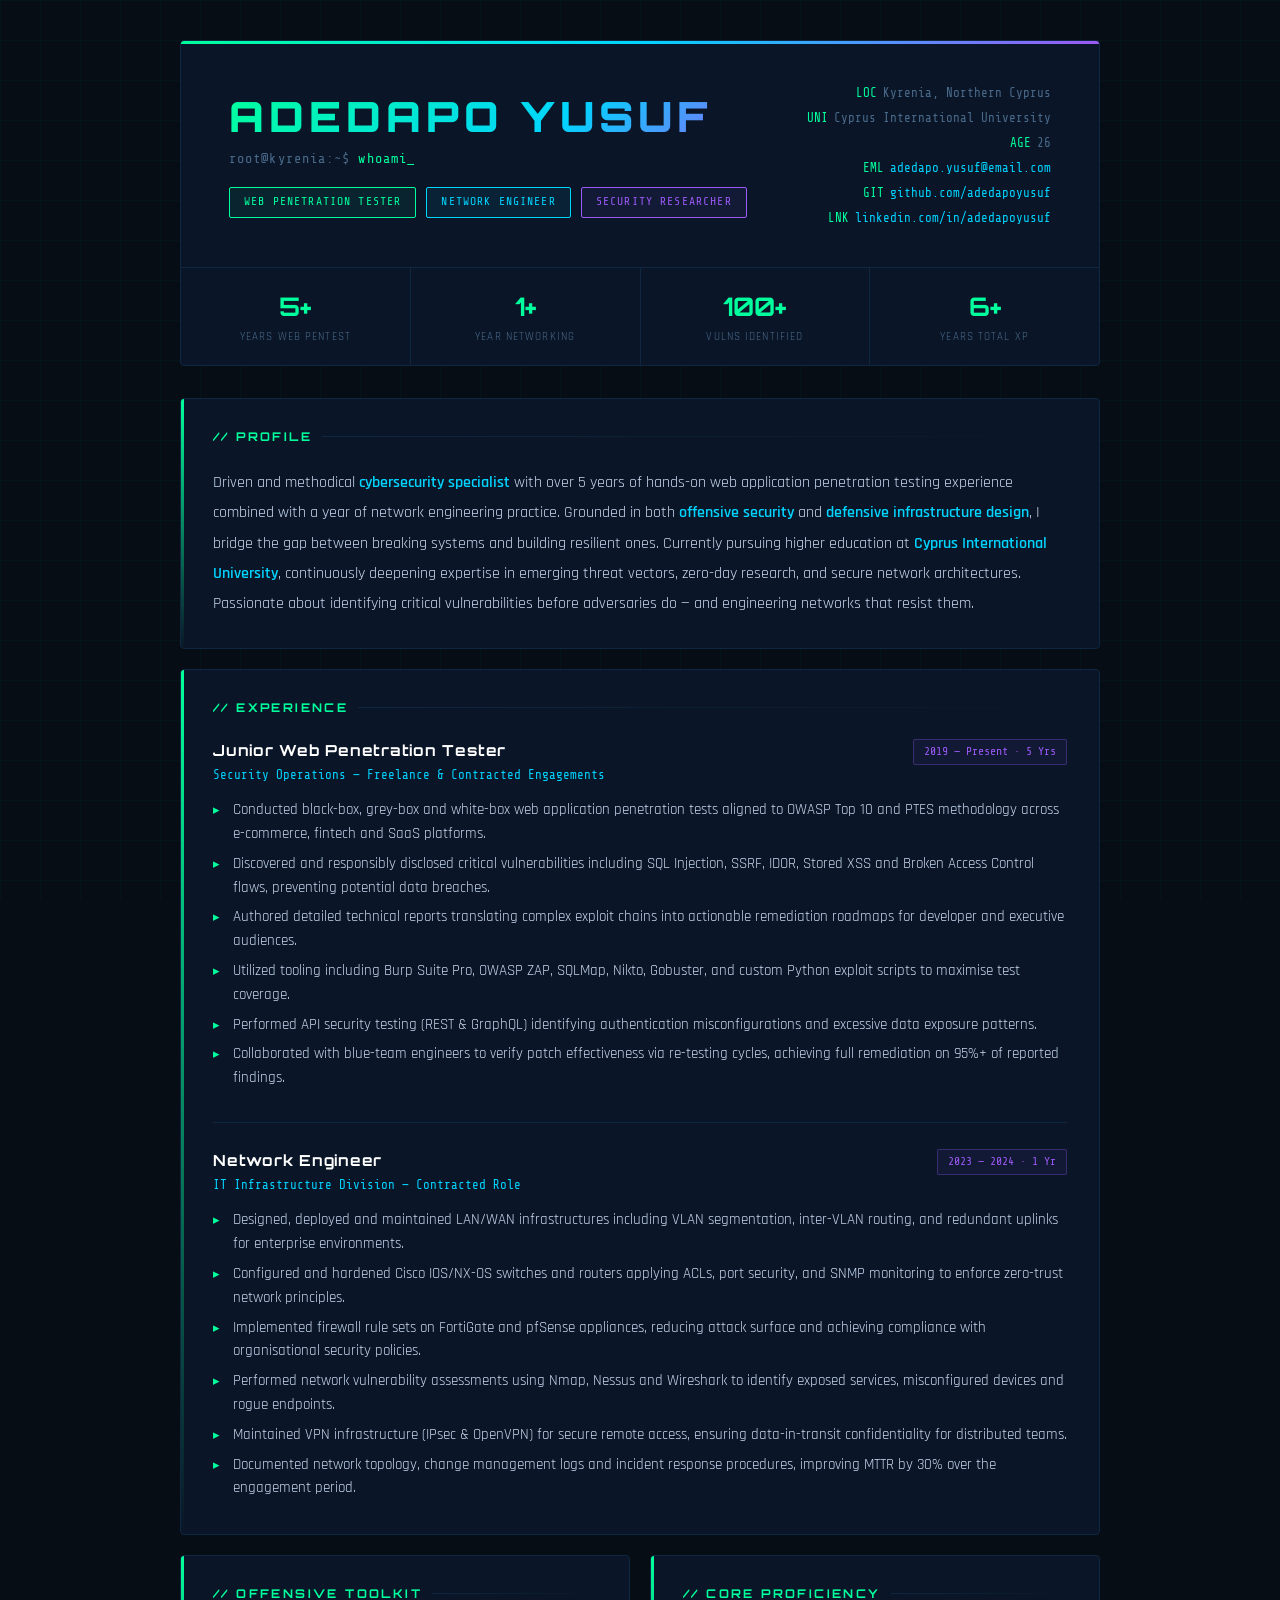
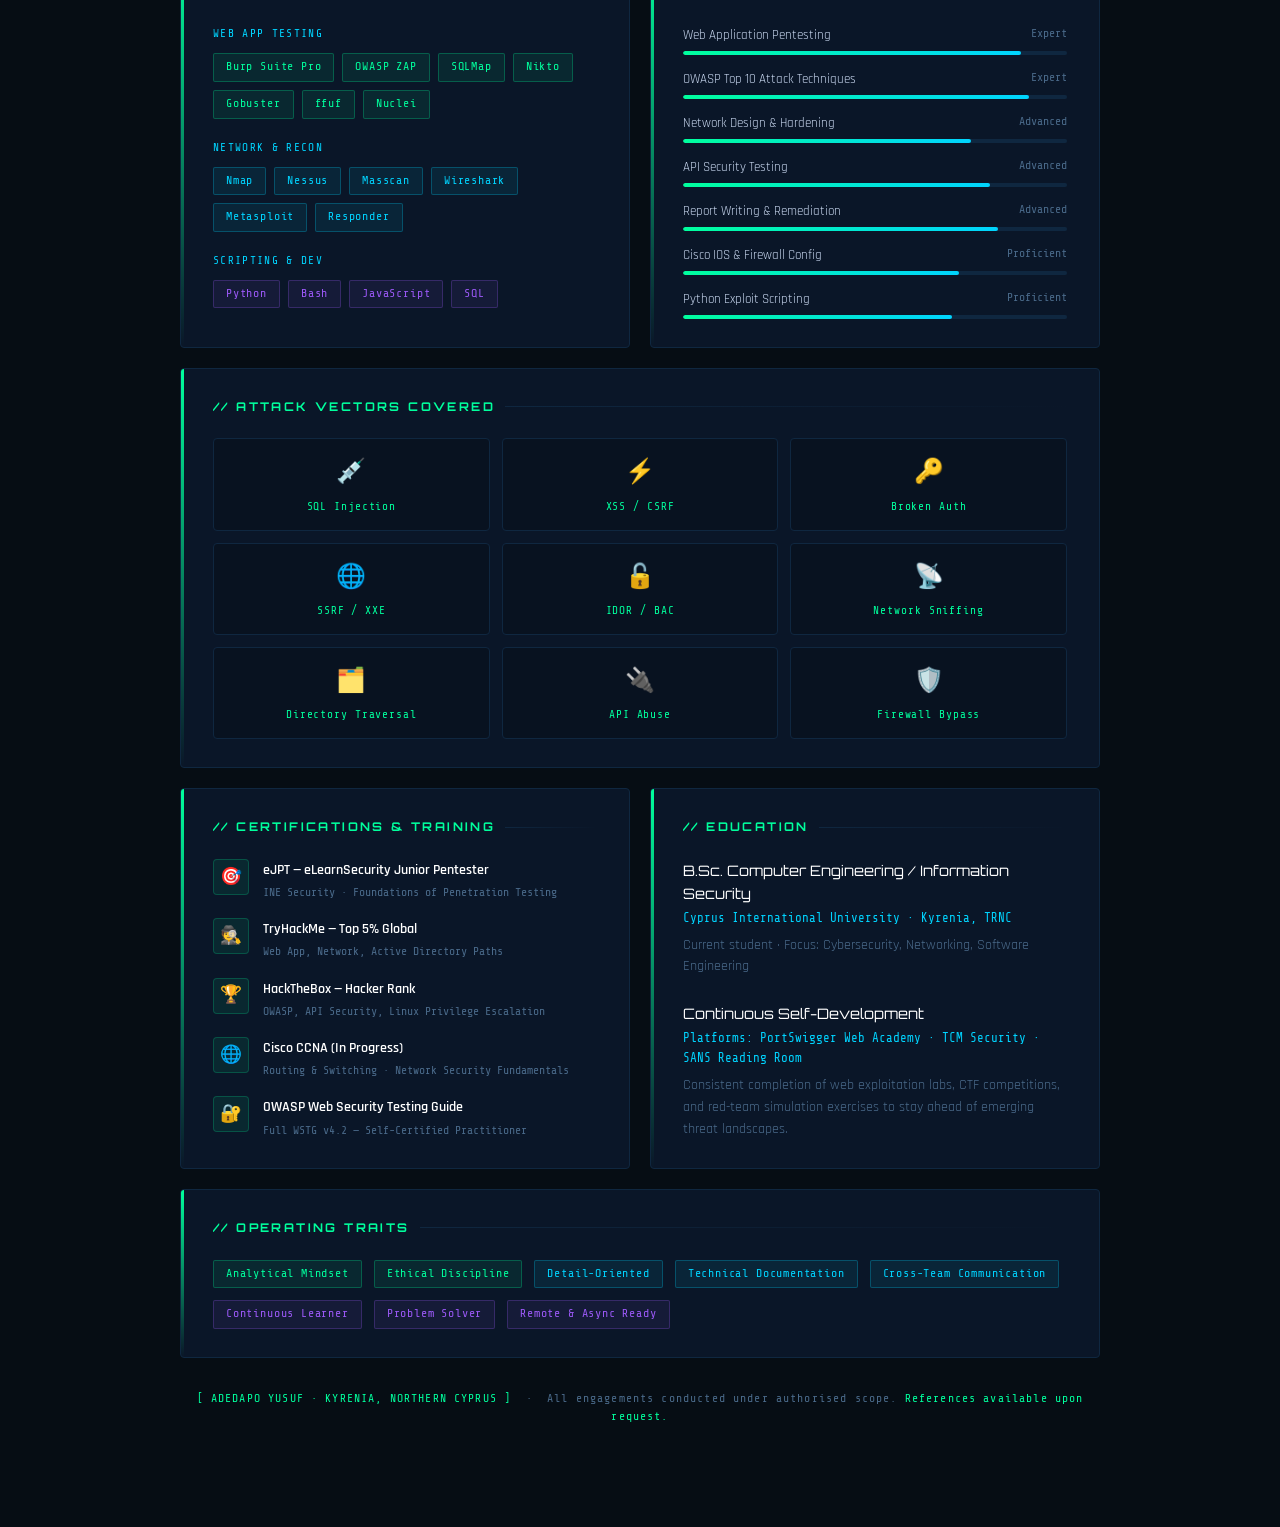
==== adedapo-yusuf-cv.html @ 95ba2910 "Add Adedapo Yusuf CV - Web Pentest / Network Engineer Co-authored-by: techboy365 <techboy365@users.n" ====
<!DOCTYPE html>
<html lang="en">
<head>
  <meta charset="UTF-8" />
  <meta name="viewport" content="width=device-width, initial-scale=1.0" />
  <title>Adedapo Yusuf — CV</title>
  <style>
    @import url('https://fonts.googleapis.com/css2?family=Share+Tech+Mono&family=Rajdhani:wght@400;600;700&family=Orbitron:wght@700;900&display=swap');

    :root {
      --green:   #00ff9d;
      --cyan:    #00d4ff;
      --purple:  #9b59f7;
      --dark:    #060d14;
      --card:    #0a1628;
      --border:  #0f2740;
      --text:    #c9d8f0;
      --muted:   #4a6a8a;
    }

    *, *::before, *::after { box-sizing: border-box; margin: 0; padding: 0; }

    body {
      background: var(--dark);
      color: var(--text);
      font-family: 'Rajdhani', sans-serif;
      font-size: 16px;
      line-height: 1.6;
      min-height: 100vh;
    }

    /* ── Animated grid background ── */
    body::before {
      content: '';
      position: fixed;
      inset: 0;
      background-image:
        linear-gradient(rgba(0,255,157,.03) 1px, transparent 1px),
        linear-gradient(90deg, rgba(0,255,157,.03) 1px, transparent 1px);
      background-size: 40px 40px;
      pointer-events: none;
      z-index: 0;
    }

    .page {
      position: relative;
      z-index: 1;
      max-width: 960px;
      margin: 40px auto;
      padding: 0 20px 60px;
    }

    /* ══════════════════════════════
       HEADER / HERO
    ══════════════════════════════ */
    header {
      border: 1px solid var(--border);
      background: var(--card);
      border-radius: 4px;
      overflow: hidden;
      position: relative;
      margin-bottom: 32px;
    }

    header::before {
      content: '';
      position: absolute;
      top: 0; left: 0; right: 0;
      height: 3px;
      background: linear-gradient(90deg, var(--green), var(--cyan), var(--purple));
    }

    .header-inner {
      display: grid;
      grid-template-columns: 1fr auto;
      gap: 24px;
      padding: 40px 48px 36px;
      align-items: center;
    }

    .name-block h1 {
      font-family: 'Orbitron', monospace;
      font-size: 2.6rem;
      font-weight: 900;
      letter-spacing: .12em;
      line-height: 1.1;
      background: linear-gradient(135deg, var(--green) 0%, var(--cyan) 60%, var(--purple) 100%);
      -webkit-background-clip: text;
      -webkit-text-fill-color: transparent;
      background-clip: text;
    }

    .tagline {
      font-family: 'Share Tech Mono', monospace;
      font-size: .85rem;
      color: var(--green);
      margin-top: 8px;
      letter-spacing: .08em;
    }

    .tagline span { color: var(--muted); }

    .roles {
      display: flex;
      flex-wrap: wrap;
      gap: 10px;
      margin-top: 18px;
    }

    .role-badge {
      font-family: 'Share Tech Mono', monospace;
      font-size: .72rem;
      letter-spacing: .1em;
      padding: 5px 14px;
      border-radius: 2px;
      text-transform: uppercase;
    }

    .role-badge.green  { border: 1px solid var(--green);  color: var(--green);  background: rgba(0,255,157,.06); }
    .role-badge.cyan   { border: 1px solid var(--cyan);   color: var(--cyan);   background: rgba(0,212,255,.06); }
    .role-badge.purple { border: 1px solid var(--purple); color: var(--purple); background: rgba(155,89,247,.06); }

    /* Contact block */
    .contact-block {
      text-align: right;
      font-family: 'Share Tech Mono', monospace;
      font-size: .78rem;
      color: var(--muted);
      line-height: 2;
    }

    .contact-block a { color: var(--cyan); text-decoration: none; }
    .contact-block a:hover { color: var(--green); }

    .contact-block .label {
      color: var(--green);
      margin-right: 6px;
    }

    /* Stat bar */
    .stat-bar {
      display: flex;
      border-top: 1px solid var(--border);
    }

    .stat {
      flex: 1;
      text-align: center;
      padding: 18px 0;
      border-right: 1px solid var(--border);
      position: relative;
    }

    .stat:last-child { border-right: none; }

    .stat-num {
      font-family: 'Orbitron', monospace;
      font-size: 1.6rem;
      font-weight: 700;
      color: var(--green);
    }

    .stat-label {
      font-size: .7rem;
      letter-spacing: .1em;
      text-transform: uppercase;
      color: var(--muted);
      margin-top: 2px;
    }

    /* ══════════════════════════════
       SECTION LAYOUT
    ══════════════════════════════ */
    .grid-2 {
      display: grid;
      grid-template-columns: 1fr 1fr;
      gap: 20px;
    }

    section {
      background: var(--card);
      border: 1px solid var(--border);
      border-radius: 4px;
      padding: 28px 32px;
      margin-bottom: 20px;
      position: relative;
      overflow: hidden;
    }

    section::after {
      content: '';
      position: absolute;
      left: 0; top: 0; bottom: 0;
      width: 3px;
      background: linear-gradient(180deg, var(--green), transparent);
    }

    .section-title {
      font-family: 'Orbitron', monospace;
      font-size: .75rem;
      font-weight: 700;
      letter-spacing: .2em;
      text-transform: uppercase;
      color: var(--green);
      margin-bottom: 22px;
      display: flex;
      align-items: center;
      gap: 10px;
    }

    .section-title::after {
      content: '';
      flex: 1;
      height: 1px;
      background: linear-gradient(90deg, var(--border), transparent);
    }

    /* ══════════════════════════════
       PROFILE / SUMMARY
    ══════════════════════════════ */
    .profile-text {
      font-size: 1rem;
      line-height: 1.9;
      color: var(--text);
    }

    .profile-text strong { color: var(--cyan); font-weight: 600; }

    /* Terminal blinking cursor effect */
    .cursor-blink::after {
      content: '_';
      color: var(--green);
      animation: blink 1s step-end infinite;
    }

    @keyframes blink { 50% { opacity: 0; } }

    /* ══════════════════════════════
       EXPERIENCE ENTRIES
    ══════════════════════════════ */
    .exp-entry { margin-bottom: 26px; padding-bottom: 26px; border-bottom: 1px solid var(--border); }
    .exp-entry:last-child { margin-bottom: 0; padding-bottom: 0; border-bottom: none; }

    .exp-header {
      display: flex;
      justify-content: space-between;
      align-items: flex-start;
      margin-bottom: 6px;
    }

    .exp-title {
      font-family: 'Orbitron', monospace;
      font-size: .95rem;
      font-weight: 700;
      color: #fff;
      letter-spacing: .05em;
    }

    .exp-company {
      font-family: 'Share Tech Mono', monospace;
      font-size: .78rem;
      color: var(--cyan);
      margin-top: 3px;
    }

    .exp-date {
      font-family: 'Share Tech Mono', monospace;
      font-size: .72rem;
      color: var(--purple);
      white-space: nowrap;
      padding: 3px 10px;
      border: 1px solid rgba(155,89,247,.3);
      border-radius: 2px;
      background: rgba(155,89,247,.06);
    }

    .exp-list {
      list-style: none;
      margin-top: 12px;
    }

    .exp-list li {
      position: relative;
      padding-left: 20px;
      font-size: .93rem;
      color: var(--text);
      margin-bottom: 6px;
    }

    .exp-list li::before {
      content: '▸';
      position: absolute;
      left: 0;
      color: var(--green);
      font-size: .8rem;
      top: 2px;
    }

    /* ══════════════════════════════
       SKILLS
    ══════════════════════════════ */
    .skill-group { margin-bottom: 20px; }
    .skill-group:last-child { margin-bottom: 0; }

    .skill-group-label {
      font-family: 'Share Tech Mono', monospace;
      font-size: .7rem;
      letter-spacing: .12em;
      text-transform: uppercase;
      color: var(--cyan);
      margin-bottom: 10px;
    }

    .skill-tags { display: flex; flex-wrap: wrap; gap: 8px; }

    .skill-tag {
      font-family: 'Share Tech Mono', monospace;
      font-size: .73rem;
      padding: 4px 12px;
      border-radius: 2px;
      letter-spacing: .07em;
    }

    .skill-tag.g { background: rgba(0,255,157,.08); border: 1px solid rgba(0,255,157,.25); color: var(--green); }
    .skill-tag.c { background: rgba(0,212,255,.08); border: 1px solid rgba(0,212,255,.25); color: var(--cyan); }
    .skill-tag.p { background: rgba(155,89,247,.08); border: 1px solid rgba(155,89,247,.25); color: var(--purple); }

    /* Skill progress bars */
    .skill-bar-row { margin-bottom: 14px; }
    .skill-bar-row:last-child { margin-bottom: 0; }

    .skill-bar-meta {
      display: flex;
      justify-content: space-between;
      font-size: .82rem;
      margin-bottom: 5px;
      color: var(--text);
    }

    .skill-bar-meta span:last-child {
      font-family: 'Share Tech Mono', monospace;
      font-size: .72rem;
      color: var(--muted);
    }

    .skill-bar-track {
      height: 4px;
      background: var(--border);
      border-radius: 2px;
      overflow: hidden;
    }

    .skill-bar-fill {
      height: 100%;
      border-radius: 2px;
      background: linear-gradient(90deg, var(--green), var(--cyan));
    }

    /* ══════════════════════════════
       CERTIFICATIONS
    ══════════════════════════════ */
    .cert-item {
      display: flex;
      align-items: flex-start;
      gap: 14px;
      margin-bottom: 16px;
    }

    .cert-item:last-child { margin-bottom: 0; }

    .cert-icon {
      width: 36px; height: 36px;
      border-radius: 4px;
      background: rgba(0,255,157,.08);
      border: 1px solid rgba(0,255,157,.2);
      display: flex; align-items: center; justify-content: center;
      font-size: 1.1rem;
      flex-shrink: 0;
    }

    .cert-name {
      font-size: .9rem;
      font-weight: 600;
      color: #fff;
    }

    .cert-body {
      font-family: 'Share Tech Mono', monospace;
      font-size: .72rem;
      color: var(--muted);
      margin-top: 2px;
    }

    /* ══════════════════════════════
       EDUCATION
    ══════════════════════════════ */
    .edu-title {
      font-family: 'Orbitron', monospace;
      font-size: .9rem;
      color: #fff;
      margin-bottom: 4px;
    }

    .edu-school {
      font-family: 'Share Tech Mono', monospace;
      font-size: .78rem;
      color: var(--cyan);
    }

    .edu-detail {
      font-size: .85rem;
      color: var(--muted);
      margin-top: 6px;
    }

    /* ══════════════════════════════
       ATTACK VECTOR SHOWCASE
    ══════════════════════════════ */
    .attack-grid {
      display: grid;
      grid-template-columns: repeat(3, 1fr);
      gap: 12px;
    }

    .attack-card {
      border: 1px solid var(--border);
      border-radius: 4px;
      padding: 14px;
      background: rgba(0,0,0,.2);
      text-align: center;
      transition: border-color .2s, background .2s;
    }

    .attack-card:hover {
      border-color: var(--green);
      background: rgba(0,255,157,.04);
    }

    .attack-icon { font-size: 1.5rem; margin-bottom: 6px; }

    .attack-name {
      font-family: 'Share Tech Mono', monospace;
      font-size: .7rem;
      color: var(--green);
      letter-spacing: .08em;
    }

    /* ══════════════════════════════
       FOOTER
    ══════════════════════════════ */
    footer {
      text-align: center;
      font-family: 'Share Tech Mono', monospace;
      font-size: .72rem;
      color: var(--muted);
      margin-top: 32px;
      letter-spacing: .1em;
    }

    footer span { color: var(--green); }

    /* ══════════════════════════════
       RESPONSIVE
    ══════════════════════════════ */
    @media (max-width: 720px) {
      .header-inner { grid-template-columns: 1fr; }
      .contact-block { text-align: left; }
      .grid-2 { grid-template-columns: 1fr; }
      .attack-grid { grid-template-columns: repeat(2, 1fr); }
      .name-block h1 { font-size: 1.8rem; }
    }

    /* ══════════════════════════════
       PRINT / PDF
    ══════════════════════════════ */
    @media print {
      body { background: #fff; color: #000; }
      body::before { display: none; }
      .page { margin: 0; }
      header, section { border: 1px solid #ccc; background: #fff; }
      .name-block h1 { -webkit-text-fill-color: unset; color: #000; }
    }
  </style>
</head>
<body>
<div class="page">

  <!-- ═══════════ HEADER ═══════════ -->
  <header>
    <div class="header-inner">
      <div class="name-block">
        <h1>ADEDAPO YUSUF</h1>
        <p class="tagline"><span>root@kyrenia:~$ </span>whoami<span class="cursor-blink"></span></p>
        <div class="roles">
          <span class="role-badge green">Web Penetration Tester</span>
          <span class="role-badge cyan">Network Engineer</span>
          <span class="role-badge purple">Security Researcher</span>
        </div>
      </div>
      <div class="contact-block">
        <div><span class="label">LOC</span>Kyrenia, Northern Cyprus</div>
        <div><span class="label">UNI</span>Cyprus International University</div>
        <div><span class="label">AGE</span>26</div>
        <div><span class="label">EML</span><a href="mailto:adedapo.yusuf@email.com">adedapo.yusuf@email.com</a></div>
        <div><span class="label">GIT</span><a href="#">github.com/adedapoyusuf</a></div>
        <div><span class="label">LNK</span><a href="#">linkedin.com/in/adedapoyusuf</a></div>
      </div>
    </div>
    <div class="stat-bar">
      <div class="stat">
        <div class="stat-num">5+</div>
        <div class="stat-label">Years Web Pentest</div>
      </div>
      <div class="stat">
        <div class="stat-num">1+</div>
        <div class="stat-label">Year Networking</div>
      </div>
      <div class="stat">
        <div class="stat-num">100+</div>
        <div class="stat-label">Vulns Identified</div>
      </div>
      <div class="stat">
        <div class="stat-num">6+</div>
        <div class="stat-label">Years Total XP</div>
      </div>
    </div>
  </header>

  <!-- ═══════════ PROFILE ═══════════ -->
  <section>
    <h2 class="section-title">// Profile</h2>
    <p class="profile-text">
      Driven and methodical <strong>cybersecurity specialist</strong> with over 5 years of hands-on web application
      penetration testing experience combined with a year of network engineering practice. Grounded in both
      <strong>offensive security</strong> and <strong>defensive infrastructure design</strong>, I bridge the gap between
      breaking systems and building resilient ones. Currently pursuing higher education at
      <strong>Cyprus International University</strong>, continuously deepening expertise in emerging threat vectors,
      zero-day research, and secure network architectures. Passionate about identifying critical vulnerabilities before
      adversaries do — and engineering networks that resist them.
    </p>
  </section>

  <!-- ═══════════ EXPERIENCE ═══════════ -->
  <section>
    <h2 class="section-title">// Experience</h2>

    <div class="exp-entry">
      <div class="exp-header">
        <div>
          <div class="exp-title">Junior Web Penetration Tester</div>
          <div class="exp-company">Security Operations — Freelance &amp; Contracted Engagements</div>
        </div>
        <div class="exp-date">2019 — Present · 5 Yrs</div>
      </div>
      <ul class="exp-list">
        <li>Conducted black-box, grey-box and white-box web application penetration tests aligned to OWASP Top 10 and PTES methodology across e-commerce, fintech and SaaS platforms.</li>
        <li>Discovered and responsibly disclosed critical vulnerabilities including SQL Injection, SSRF, IDOR, Stored XSS and Broken Access Control flaws, preventing potential data breaches.</li>
        <li>Authored detailed technical reports translating complex exploit chains into actionable remediation roadmaps for developer and executive audiences.</li>
        <li>Utilized tooling including Burp Suite Pro, OWASP ZAP, SQLMap, Nikto, Gobuster, and custom Python exploit scripts to maximise test coverage.</li>
        <li>Performed API security testing (REST &amp; GraphQL) identifying authentication misconfigurations and excessive data exposure patterns.</li>
        <li>Collaborated with blue-team engineers to verify patch effectiveness via re-testing cycles, achieving full remediation on 95%+ of reported findings.</li>
      </ul>
    </div>

    <div class="exp-entry">
      <div class="exp-header">
        <div>
          <div class="exp-title">Network Engineer</div>
          <div class="exp-company">IT Infrastructure Division — Contracted Role</div>
        </div>
        <div class="exp-date">2023 — 2024 · 1 Yr</div>
      </div>
      <ul class="exp-list">
        <li>Designed, deployed and maintained LAN/WAN infrastructures including VLAN segmentation, inter-VLAN routing, and redundant uplinks for enterprise environments.</li>
        <li>Configured and hardened Cisco IOS/NX-OS switches and routers applying ACLs, port security, and SNMP monitoring to enforce zero-trust network principles.</li>
        <li>Implemented firewall rule sets on FortiGate and pfSense appliances, reducing attack surface and achieving compliance with organisational security policies.</li>
        <li>Performed network vulnerability assessments using Nmap, Nessus and Wireshark to identify exposed services, misconfigured devices and rogue endpoints.</li>
        <li>Maintained VPN infrastructure (IPsec &amp; OpenVPN) for secure remote access, ensuring data-in-transit confidentiality for distributed teams.</li>
        <li>Documented network topology, change management logs and incident response procedures, improving MTTR by 30% over the engagement period.</li>
      </ul>
    </div>
  </section>

  <!-- ═══════════ SKILLS (2-col) ═══════════ -->
  <div class="grid-2">

    <section>
      <h2 class="section-title">// Offensive Toolkit</h2>

      <div class="skill-group">
        <div class="skill-group-label">Web App Testing</div>
        <div class="skill-tags">
          <span class="skill-tag g">Burp Suite Pro</span>
          <span class="skill-tag g">OWASP ZAP</span>
          <span class="skill-tag g">SQLMap</span>
          <span class="skill-tag g">Nikto</span>
          <span class="skill-tag g">Gobuster</span>
          <span class="skill-tag g">ffuf</span>
          <span class="skill-tag g">Nuclei</span>
        </div>
      </div>

      <div class="skill-group" style="margin-top:16px">
        <div class="skill-group-label">Network &amp; Recon</div>
        <div class="skill-tags">
          <span class="skill-tag c">Nmap</span>
          <span class="skill-tag c">Nessus</span>
          <span class="skill-tag c">Masscan</span>
          <span class="skill-tag c">Wireshark</span>
          <span class="skill-tag c">Metasploit</span>
          <span class="skill-tag c">Responder</span>
        </div>
      </div>

      <div class="skill-group" style="margin-top:16px">
        <div class="skill-group-label">Scripting &amp; Dev</div>
        <div class="skill-tags">
          <span class="skill-tag p">Python</span>
          <span class="skill-tag p">Bash</span>
          <span class="skill-tag p">JavaScript</span>
          <span class="skill-tag p">SQL</span>
        </div>
      </div>
    </section>

    <section>
      <h2 class="section-title">// Core Proficiency</h2>

      <div class="skill-bar-row">
        <div class="skill-bar-meta"><span>Web Application Pentesting</span><span>Expert</span></div>
        <div class="skill-bar-track"><div class="skill-bar-fill" style="width:88%"></div></div>
      </div>
      <div class="skill-bar-row">
        <div class="skill-bar-meta"><span>OWASP Top 10 Attack Techniques</span><span>Expert</span></div>
        <div class="skill-bar-track"><div class="skill-bar-fill" style="width:90%"></div></div>
      </div>
      <div class="skill-bar-row">
        <div class="skill-bar-meta"><span>Network Design &amp; Hardening</span><span>Advanced</span></div>
        <div class="skill-bar-track"><div class="skill-bar-fill" style="width:75%"></div></div>
      </div>
      <div class="skill-bar-row">
        <div class="skill-bar-meta"><span>API Security Testing</span><span>Advanced</span></div>
        <div class="skill-bar-track"><div class="skill-bar-fill" style="width:80%"></div></div>
      </div>
      <div class="skill-bar-row">
        <div class="skill-bar-meta"><span>Report Writing &amp; Remediation</span><span>Advanced</span></div>
        <div class="skill-bar-track"><div class="skill-bar-fill" style="width:82%"></div></div>
      </div>
      <div class="skill-bar-row">
        <div class="skill-bar-meta"><span>Cisco IOS &amp; Firewall Config</span><span>Proficient</span></div>
        <div class="skill-bar-track"><div class="skill-bar-fill" style="width:72%"></div></div>
      </div>
      <div class="skill-bar-row">
        <div class="skill-bar-meta"><span>Python Exploit Scripting</span><span>Proficient</span></div>
        <div class="skill-bar-track"><div class="skill-bar-fill" style="width:70%"></div></div>
      </div>
    </section>

  </div><!-- /grid-2 -->

  <!-- ═══════════ ATTACK VECTORS COVERED ═══════════ -->
  <section>
    <h2 class="section-title">// Attack Vectors Covered</h2>
    <div class="attack-grid">
      <div class="attack-card"><div class="attack-icon">💉</div><div class="attack-name">SQL Injection</div></div>
      <div class="attack-card"><div class="attack-icon">⚡</div><div class="attack-name">XSS / CSRF</div></div>
      <div class="attack-card"><div class="attack-icon">🔑</div><div class="attack-name">Broken Auth</div></div>
      <div class="attack-card"><div class="attack-icon">🌐</div><div class="attack-name">SSRF / XXE</div></div>
      <div class="attack-card"><div class="attack-icon">🔓</div><div class="attack-name">IDOR / BAC</div></div>
      <div class="attack-card"><div class="attack-icon">📡</div><div class="attack-name">Network Sniffing</div></div>
      <div class="attack-card"><div class="attack-icon">🗂️</div><div class="attack-name">Directory Traversal</div></div>
      <div class="attack-card"><div class="attack-icon">🔌</div><div class="attack-name">API Abuse</div></div>
      <div class="attack-card"><div class="attack-icon">🛡️</div><div class="attack-name">Firewall Bypass</div></div>
    </div>
  </section>

  <!-- ═══════════ CERTS + EDUCATION (2-col) ═══════════ -->
  <div class="grid-2">

    <section>
      <h2 class="section-title">// Certifications &amp; Training</h2>

      <div class="cert-item">
        <div class="cert-icon">🎯</div>
        <div>
          <div class="cert-name">eJPT — eLearnSecurity Junior Pentester</div>
          <div class="cert-body">INE Security · Foundations of Penetration Testing</div>
        </div>
      </div>

      <div class="cert-item">
        <div class="cert-icon">🕵️</div>
        <div>
          <div class="cert-name">TryHackMe — Top 5% Global</div>
          <div class="cert-body">Web App, Network, Active Directory Paths</div>
        </div>
      </div>

      <div class="cert-item">
        <div class="cert-icon">🏆</div>
        <div>
          <div class="cert-name">HackTheBox — Hacker Rank</div>
          <div class="cert-body">OWASP, API Security, Linux Privilege Escalation</div>
        </div>
      </div>

      <div class="cert-item">
        <div class="cert-icon">🌐</div>
        <div>
          <div class="cert-name">Cisco CCNA (In Progress)</div>
          <div class="cert-body">Routing &amp; Switching · Network Security Fundamentals</div>
        </div>
      </div>

      <div class="cert-item">
        <div class="cert-icon">🔐</div>
        <div>
          <div class="cert-name">OWASP Web Security Testing Guide</div>
          <div class="cert-body">Full WSTG v4.2 — Self-Certified Practitioner</div>
        </div>
      </div>
    </section>

    <section>
      <h2 class="section-title">// Education</h2>

      <div style="margin-bottom: 24px;">
        <div class="edu-title">B.Sc. Computer Engineering / Information Security</div>
        <div class="edu-school">Cyprus International University · Kyrenia, TRNC</div>
        <div class="edu-detail">Current student · Focus: Cybersecurity, Networking, Software Engineering</div>
      </div>

      <div>
        <div class="edu-title">Continuous Self-Development</div>
        <div class="edu-school">Platforms: PortSwigger Web Academy · TCM Security · SANS Reading Room</div>
        <div class="edu-detail">Consistent completion of web exploitation labs, CTF competitions, and red-team simulation exercises to stay ahead of emerging threat landscapes.</div>
      </div>
    </section>

  </div><!-- /grid-2 -->

  <!-- ═══════════ SOFT SKILLS / TRAITS ═══════════ -->
  <section>
    <h2 class="section-title">// Operating Traits</h2>
    <div style="display:flex; flex-wrap:wrap; gap:12px;">
      <span class="skill-tag g">Analytical Mindset</span>
      <span class="skill-tag g">Ethical Discipline</span>
      <span class="skill-tag c">Detail-Oriented</span>
      <span class="skill-tag c">Technical Documentation</span>
      <span class="skill-tag c">Cross-Team Communication</span>
      <span class="skill-tag p">Continuous Learner</span>
      <span class="skill-tag p">Problem Solver</span>
      <span class="skill-tag p">Remote &amp; Async Ready</span>
    </div>
  </section>

  <!-- ═══════════ FOOTER ═══════════ -->
  <footer>
    <span>[ ADEDAPO YUSUF · KYRENIA, NORTHERN CYPRUS ]</span> &nbsp;·&nbsp;
    All engagements conducted under authorised scope. <span>References available upon request.</span>
  </footer>

</div>
</body>
</html>
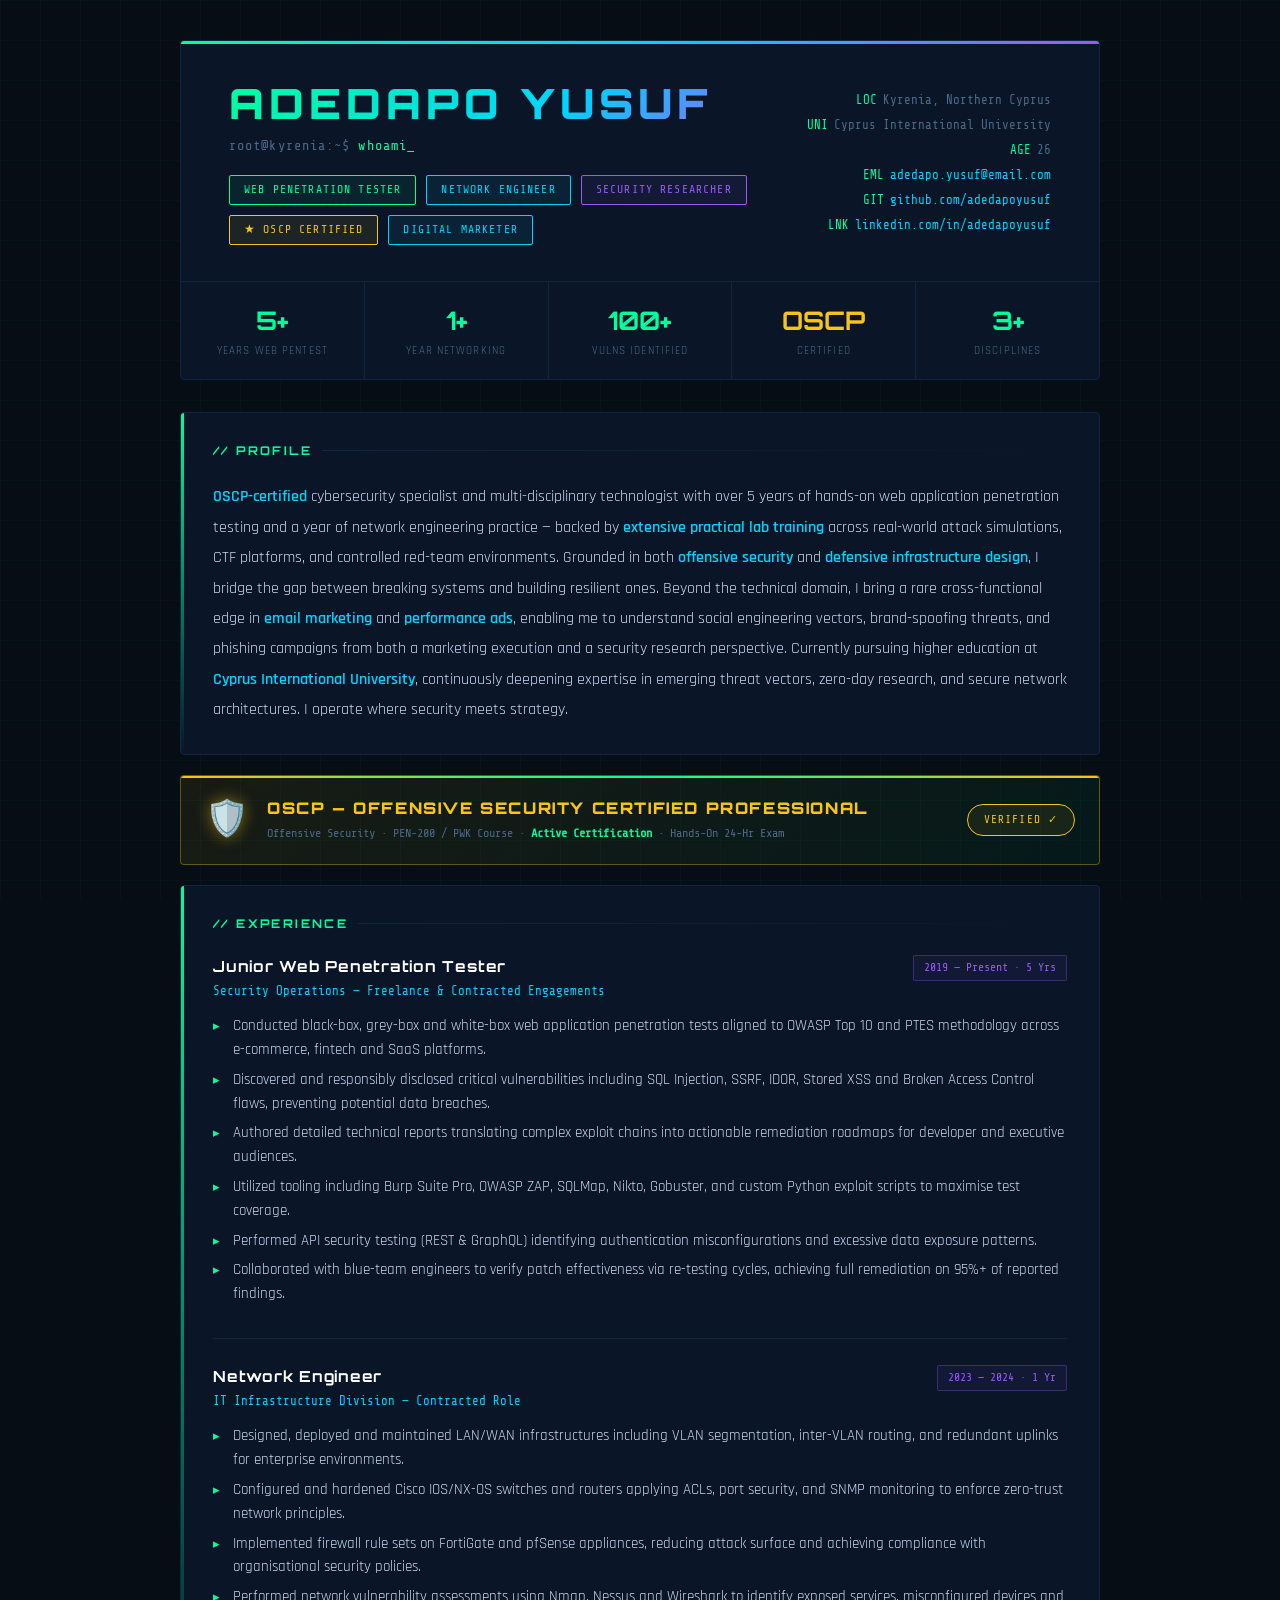
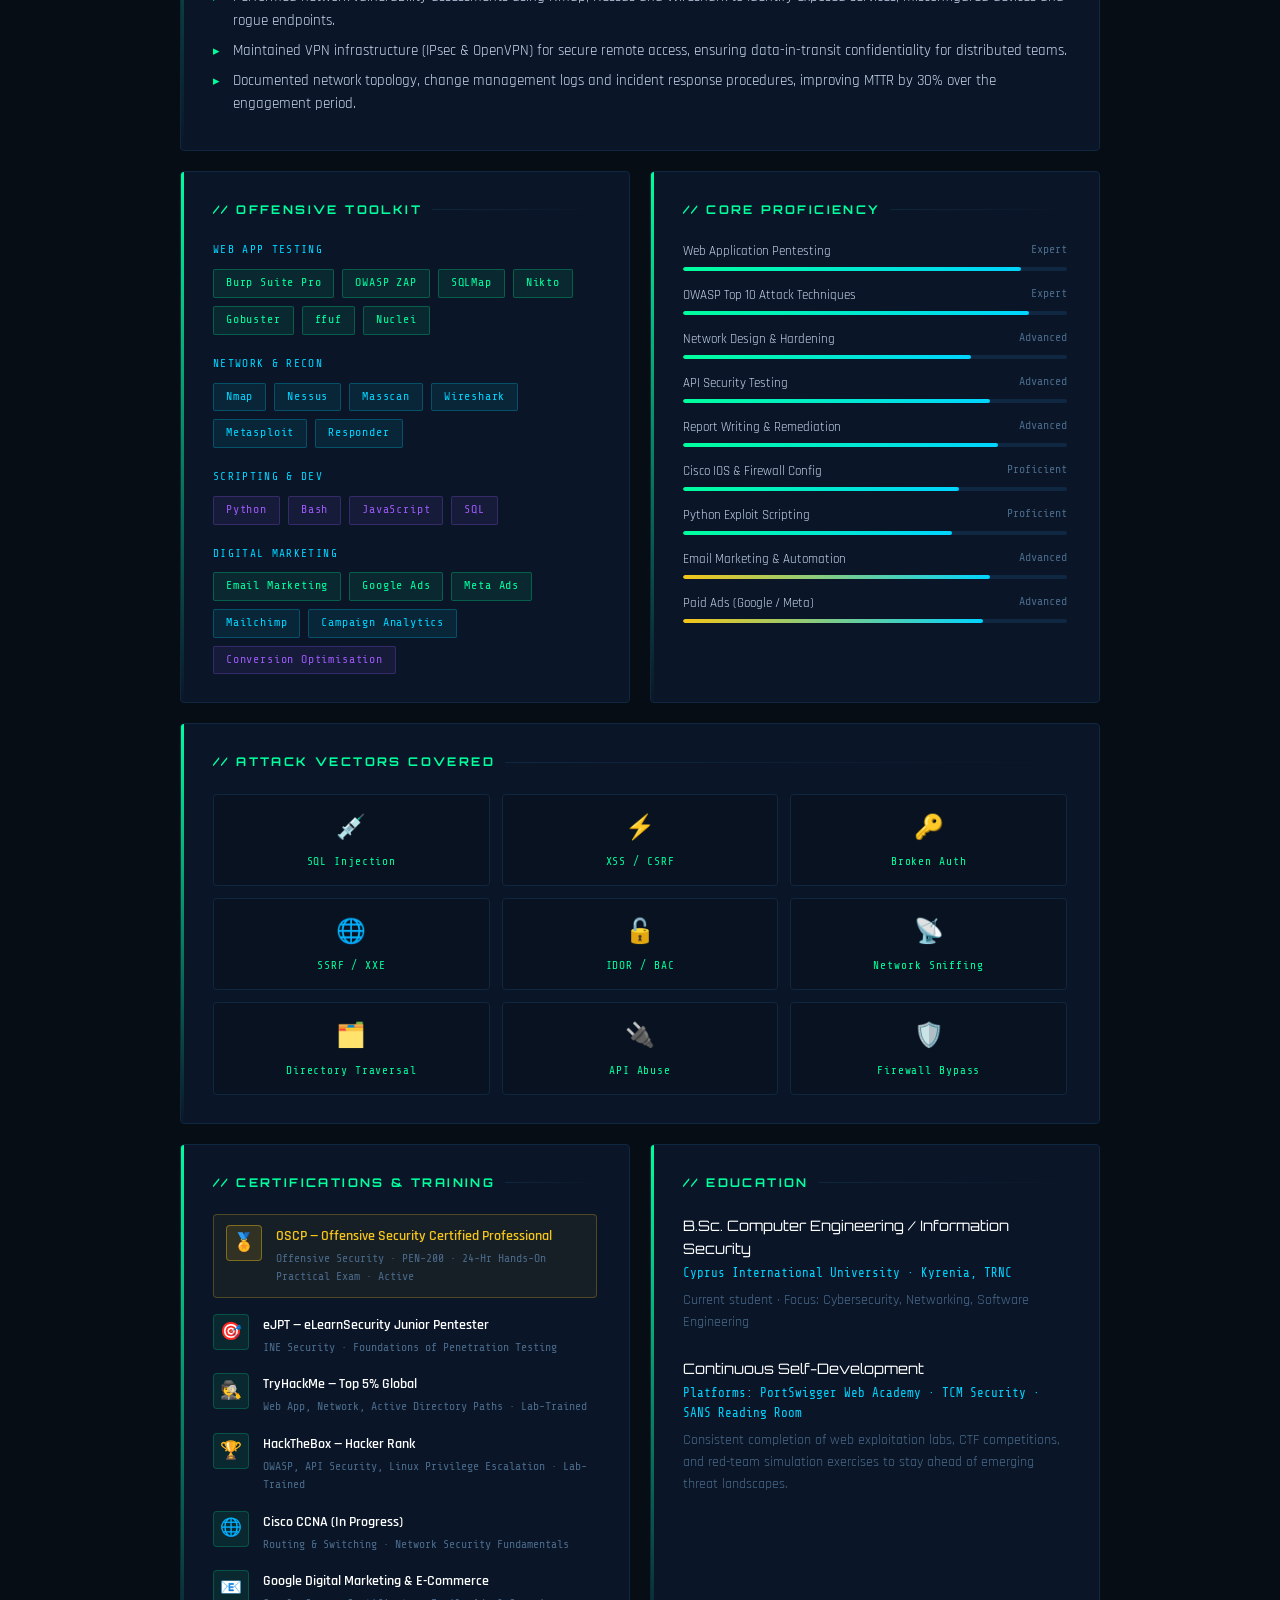
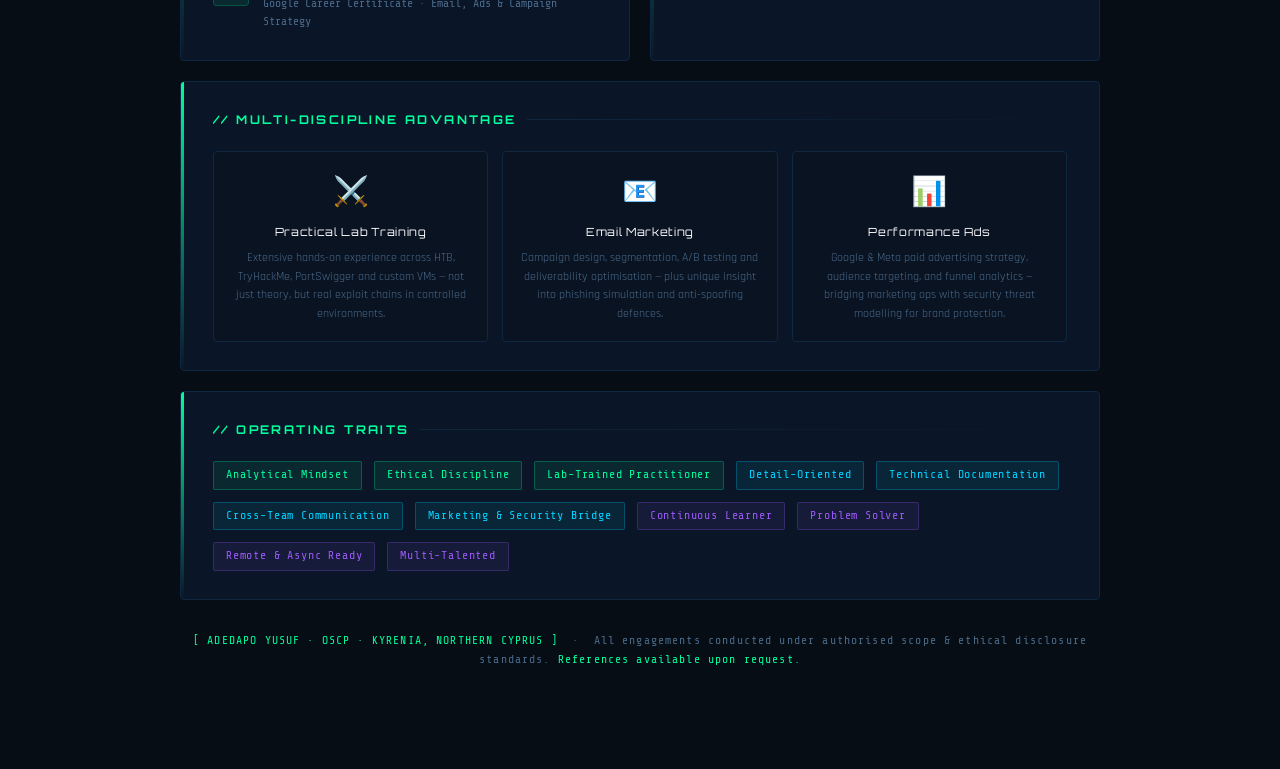
==== commit 3e4ed613: "Update CV: add OSCP cert, practical lab training, Email Marketing, Ads Marketing, multi-discipline s" ====
--- a/adedapo-yusuf-cv.html
+++ b/adedapo-yusuf-cv.html
@@ -119,6 +119,7 @@
     .role-badge.green  { border: 1px solid var(--green);  color: var(--green);  background: rgba(0,255,157,.06); }
     .role-badge.cyan   { border: 1px solid var(--cyan);   color: var(--cyan);   background: rgba(0,212,255,.06); }
     .role-badge.purple { border: 1px solid var(--purple); color: var(--purple); background: rgba(155,89,247,.06); }
+    .role-badge.gold   { border: 1px solid #f5c518;       color: #f5c518;       background: rgba(245,197,24,.08); }
 
     /* Contact block */
     .contact-block {
@@ -446,6 +447,103 @@
     }
 
     /* ══════════════════════════════
+       OSCP HIGHLIGHT BANNER
+    ══════════════════════════════ */
+    .oscp-banner {
+      display: flex;
+      align-items: center;
+      gap: 18px;
+      background: linear-gradient(135deg, rgba(245,197,24,.08) 0%, rgba(0,255,157,.05) 100%);
+      border: 1px solid rgba(245,197,24,.35);
+      border-radius: 4px;
+      padding: 16px 24px;
+      margin-bottom: 20px;
+      position: relative;
+      overflow: hidden;
+    }
+
+    .oscp-banner::before {
+      content: '';
+      position: absolute;
+      top: 0; left: 0; right: 0;
+      height: 2px;
+      background: linear-gradient(90deg, #f5c518, var(--green), #f5c518);
+    }
+
+    .oscp-shield {
+      font-size: 2.2rem;
+      flex-shrink: 0;
+      filter: drop-shadow(0 0 8px rgba(245,197,24,.5));
+    }
+
+    .oscp-text .oscp-title {
+      font-family: 'Orbitron', monospace;
+      font-size: 1rem;
+      font-weight: 900;
+      color: #f5c518;
+      letter-spacing: .1em;
+    }
+
+    .oscp-text .oscp-sub {
+      font-family: 'Share Tech Mono', monospace;
+      font-size: .75rem;
+      color: var(--muted);
+      margin-top: 3px;
+    }
+
+    .oscp-text .oscp-sub strong { color: var(--green); }
+
+    .oscp-badge-pill {
+      margin-left: auto;
+      font-family: 'Share Tech Mono', monospace;
+      font-size: .7rem;
+      padding: 6px 16px;
+      border: 1px solid #f5c518;
+      border-radius: 20px;
+      color: #f5c518;
+      background: rgba(245,197,24,.07);
+      letter-spacing: .1em;
+      white-space: nowrap;
+    }
+
+    /* Multi-discipline card */
+    .multiskill-grid {
+      display: grid;
+      grid-template-columns: repeat(3, 1fr);
+      gap: 14px;
+    }
+
+    .multiskill-card {
+      border: 1px solid var(--border);
+      border-radius: 4px;
+      padding: 18px 16px;
+      background: rgba(0,0,0,.15);
+      text-align: center;
+      transition: border-color .2s, transform .15s;
+    }
+
+    .multiskill-card:hover {
+      border-color: var(--cyan);
+      transform: translateY(-2px);
+    }
+
+    .ms-icon { font-size: 1.8rem; margin-bottom: 8px; }
+
+    .ms-title {
+      font-family: 'Orbitron', monospace;
+      font-size: .7rem;
+      color: #fff;
+      letter-spacing: .06em;
+      margin-bottom: 6px;
+    }
+
+    .ms-desc {
+      font-size: .78rem;
+      color: var(--muted);
+      line-height: 1.5;
+    }
+
+    /* ══════════════════════════════
        FOOTER
     ══════════════════════════════ */
     footer {
@@ -467,7 +565,10 @@
       .contact-block { text-align: left; }
       .grid-2 { grid-template-columns: 1fr; }
       .attack-grid { grid-template-columns: repeat(2, 1fr); }
+      .multiskill-grid { grid-template-columns: 1fr; }
       .name-block h1 { font-size: 1.8rem; }
+      .oscp-banner { flex-wrap: wrap; }
+      .oscp-badge-pill { margin-left: 0; }
     }
 
     /* ══════════════════════════════
@@ -495,6 +596,8 @@
           <span class="role-badge green">Web Penetration Tester</span>
           <span class="role-badge cyan">Network Engineer</span>
           <span class="role-badge purple">Security Researcher</span>
+          <span class="role-badge gold">&#9733; OSCP Certified</span>
+          <span class="role-badge cyan">Digital Marketer</span>
         </div>
       </div>
       <div class="contact-block">
@@ -520,8 +623,12 @@
         <div class="stat-label">Vulns Identified</div>
       </div>
       <div class="stat">
-        <div class="stat-num">6+</div>
-        <div class="stat-label">Years Total XP</div>
+        <div class="stat-num" style="color:#f5c518">OSCP</div>
+        <div class="stat-label">Certified</div>
+      </div>
+      <div class="stat">
+        <div class="stat-num">3+</div>
+        <div class="stat-label">Disciplines</div>
       </div>
     </div>
   </header>
@@ -530,15 +637,28 @@
   <section>
     <h2 class="section-title">// Profile</h2>
     <p class="profile-text">
-      Driven and methodical <strong>cybersecurity specialist</strong> with over 5 years of hands-on web application
-      penetration testing experience combined with a year of network engineering practice. Grounded in both
-      <strong>offensive security</strong> and <strong>defensive infrastructure design</strong>, I bridge the gap between
-      breaking systems and building resilient ones. Currently pursuing higher education at
-      <strong>Cyprus International University</strong>, continuously deepening expertise in emerging threat vectors,
-      zero-day research, and secure network architectures. Passionate about identifying critical vulnerabilities before
-      adversaries do — and engineering networks that resist them.
+      <strong>OSCP-certified</strong> cybersecurity specialist and multi-disciplinary technologist with over 5 years of
+      hands-on web application penetration testing and a year of network engineering practice — backed by
+      <strong>extensive practical lab training</strong> across real-world attack simulations, CTF platforms, and
+      controlled red-team environments. Grounded in both <strong>offensive security</strong> and
+      <strong>defensive infrastructure design</strong>, I bridge the gap between breaking systems and building resilient
+      ones. Beyond the technical domain, I bring a rare cross-functional edge in <strong>email marketing</strong> and
+      <strong>performance ads</strong>, enabling me to understand social engineering vectors, brand-spoofing threats,
+      and phishing campaigns from both a marketing execution and a security research perspective. Currently pursuing
+      higher education at <strong>Cyprus International University</strong>, continuously deepening expertise in emerging
+      threat vectors, zero-day research, and secure network architectures. I operate where security meets strategy.
     </p>
   </section>
+
+  <!-- ═══════════ OSCP BANNER ═══════════ -->
+  <div class="oscp-banner">
+    <div class="oscp-shield">🛡️</div>
+    <div class="oscp-text">
+      <div class="oscp-title">OSCP — OFFENSIVE SECURITY CERTIFIED PROFESSIONAL</div>
+      <div class="oscp-sub">Offensive Security · PEN-200 / PWK Course · <strong>Active Certification</strong> · Hands-On 24-Hr Exam</div>
+    </div>
+    <div class="oscp-badge-pill">VERIFIED ✓</div>
+  </div>
 
   <!-- ═══════════ EXPERIENCE ═══════════ -->
   <section>
@@ -621,6 +741,18 @@
           <span class="skill-tag p">SQL</span>
         </div>
       </div>
+
+      <div class="skill-group" style="margin-top:16px">
+        <div class="skill-group-label">Digital Marketing</div>
+        <div class="skill-tags">
+          <span class="skill-tag g">Email Marketing</span>
+          <span class="skill-tag g">Google Ads</span>
+          <span class="skill-tag g">Meta Ads</span>
+          <span class="skill-tag c">Mailchimp</span>
+          <span class="skill-tag c">Campaign Analytics</span>
+          <span class="skill-tag p">Conversion Optimisation</span>
+        </div>
+      </div>
     </section>
 
     <section>
@@ -653,6 +785,14 @@
       <div class="skill-bar-row">
         <div class="skill-bar-meta"><span>Python Exploit Scripting</span><span>Proficient</span></div>
         <div class="skill-bar-track"><div class="skill-bar-fill" style="width:70%"></div></div>
+      </div>
+      <div class="skill-bar-row">
+        <div class="skill-bar-meta"><span>Email Marketing &amp; Automation</span><span>Advanced</span></div>
+        <div class="skill-bar-track"><div class="skill-bar-fill" style="width:80%; background: linear-gradient(90deg, #f5c518, var(--cyan));"></div></div>
+      </div>
+      <div class="skill-bar-row">
+        <div class="skill-bar-meta"><span>Paid Ads (Google / Meta)</span><span>Advanced</span></div>
+        <div class="skill-bar-track"><div class="skill-bar-fill" style="width:78%; background: linear-gradient(90deg, #f5c518, var(--cyan));"></div></div>
       </div>
     </section>
 
@@ -680,6 +820,14 @@
     <section>
       <h2 class="section-title">// Certifications &amp; Training</h2>
 
+      <div class="cert-item" style="background:rgba(245,197,24,.05); border:1px solid rgba(245,197,24,.25); border-radius:4px; padding:10px 12px;">
+        <div class="cert-icon" style="background:rgba(245,197,24,.12); border-color:rgba(245,197,24,.4);">🏅</div>
+        <div>
+          <div class="cert-name" style="color:#f5c518;">OSCP — Offensive Security Certified Professional</div>
+          <div class="cert-body">Offensive Security · PEN-200 · 24-Hr Hands-On Practical Exam · Active</div>
+        </div>
+      </div>
+
       <div class="cert-item">
         <div class="cert-icon">🎯</div>
         <div>
@@ -692,7 +840,7 @@
         <div class="cert-icon">🕵️</div>
         <div>
           <div class="cert-name">TryHackMe — Top 5% Global</div>
-          <div class="cert-body">Web App, Network, Active Directory Paths</div>
+          <div class="cert-body">Web App, Network, Active Directory Paths · Lab-Trained</div>
         </div>
       </div>
 
@@ -700,7 +848,7 @@
         <div class="cert-icon">🏆</div>
         <div>
           <div class="cert-name">HackTheBox — Hacker Rank</div>
-          <div class="cert-body">OWASP, API Security, Linux Privilege Escalation</div>
+          <div class="cert-body">OWASP, API Security, Linux Privilege Escalation · Lab-Trained</div>
         </div>
       </div>
 
@@ -713,10 +861,10 @@
       </div>
 
       <div class="cert-item">
-        <div class="cert-icon">🔐</div>
+        <div class="cert-icon">📧</div>
         <div>
-          <div class="cert-name">OWASP Web Security Testing Guide</div>
-          <div class="cert-body">Full WSTG v4.2 — Self-Certified Practitioner</div>
+          <div class="cert-name">Google Digital Marketing &amp; E-Commerce</div>
+          <div class="cert-body">Google Career Certificate · Email, Ads &amp; Campaign Strategy</div>
         </div>
       </div>
     </section>
@@ -738,6 +886,28 @@
     </section>
 
   </div><!-- /grid-2 -->
+
+  <!-- ═══════════ MULTI-DISCIPLINE ADVANTAGE ═══════════ -->
+  <section>
+    <h2 class="section-title">// Multi-Discipline Advantage</h2>
+    <div class="multiskill-grid">
+      <div class="multiskill-card">
+        <div class="ms-icon">⚔️</div>
+        <div class="ms-title">Practical Lab Training</div>
+        <div class="ms-desc">Extensive hands-on experience across HTB, TryHackMe, PortSwigger and custom VMs — not just theory, but real exploit chains in controlled environments.</div>
+      </div>
+      <div class="multiskill-card">
+        <div class="ms-icon">📧</div>
+        <div class="ms-title">Email Marketing</div>
+        <div class="ms-desc">Campaign design, segmentation, A/B testing and deliverability optimisation — plus unique insight into phishing simulation and anti-spoofing defences.</div>
+      </div>
+      <div class="multiskill-card">
+        <div class="ms-icon">📊</div>
+        <div class="ms-title">Performance Ads</div>
+        <div class="ms-desc">Google &amp; Meta paid advertising strategy, audience targeting, and funnel analytics — bridging marketing ops with security threat modelling for brand protection.</div>
+      </div>
+    </div>
+  </section>
 
   <!-- ═══════════ SOFT SKILLS / TRAITS ═══════════ -->
   <section>
@@ -745,19 +915,22 @@
     <div style="display:flex; flex-wrap:wrap; gap:12px;">
       <span class="skill-tag g">Analytical Mindset</span>
       <span class="skill-tag g">Ethical Discipline</span>
+      <span class="skill-tag g">Lab-Trained Practitioner</span>
       <span class="skill-tag c">Detail-Oriented</span>
       <span class="skill-tag c">Technical Documentation</span>
       <span class="skill-tag c">Cross-Team Communication</span>
+      <span class="skill-tag c">Marketing &amp; Security Bridge</span>
       <span class="skill-tag p">Continuous Learner</span>
       <span class="skill-tag p">Problem Solver</span>
       <span class="skill-tag p">Remote &amp; Async Ready</span>
+      <span class="skill-tag p">Multi-Talented</span>
     </div>
   </section>
 
   <!-- ═══════════ FOOTER ═══════════ -->
   <footer>
-    <span>[ ADEDAPO YUSUF · KYRENIA, NORTHERN CYPRUS ]</span> &nbsp;·&nbsp;
-    All engagements conducted under authorised scope. <span>References available upon request.</span>
+    <span>[ ADEDAPO YUSUF · OSCP · KYRENIA, NORTHERN CYPRUS ]</span> &nbsp;·&nbsp;
+    All engagements conducted under authorised scope &amp; ethical disclosure standards. <span>References available upon request.</span>
   </footer>
 
 </div>
